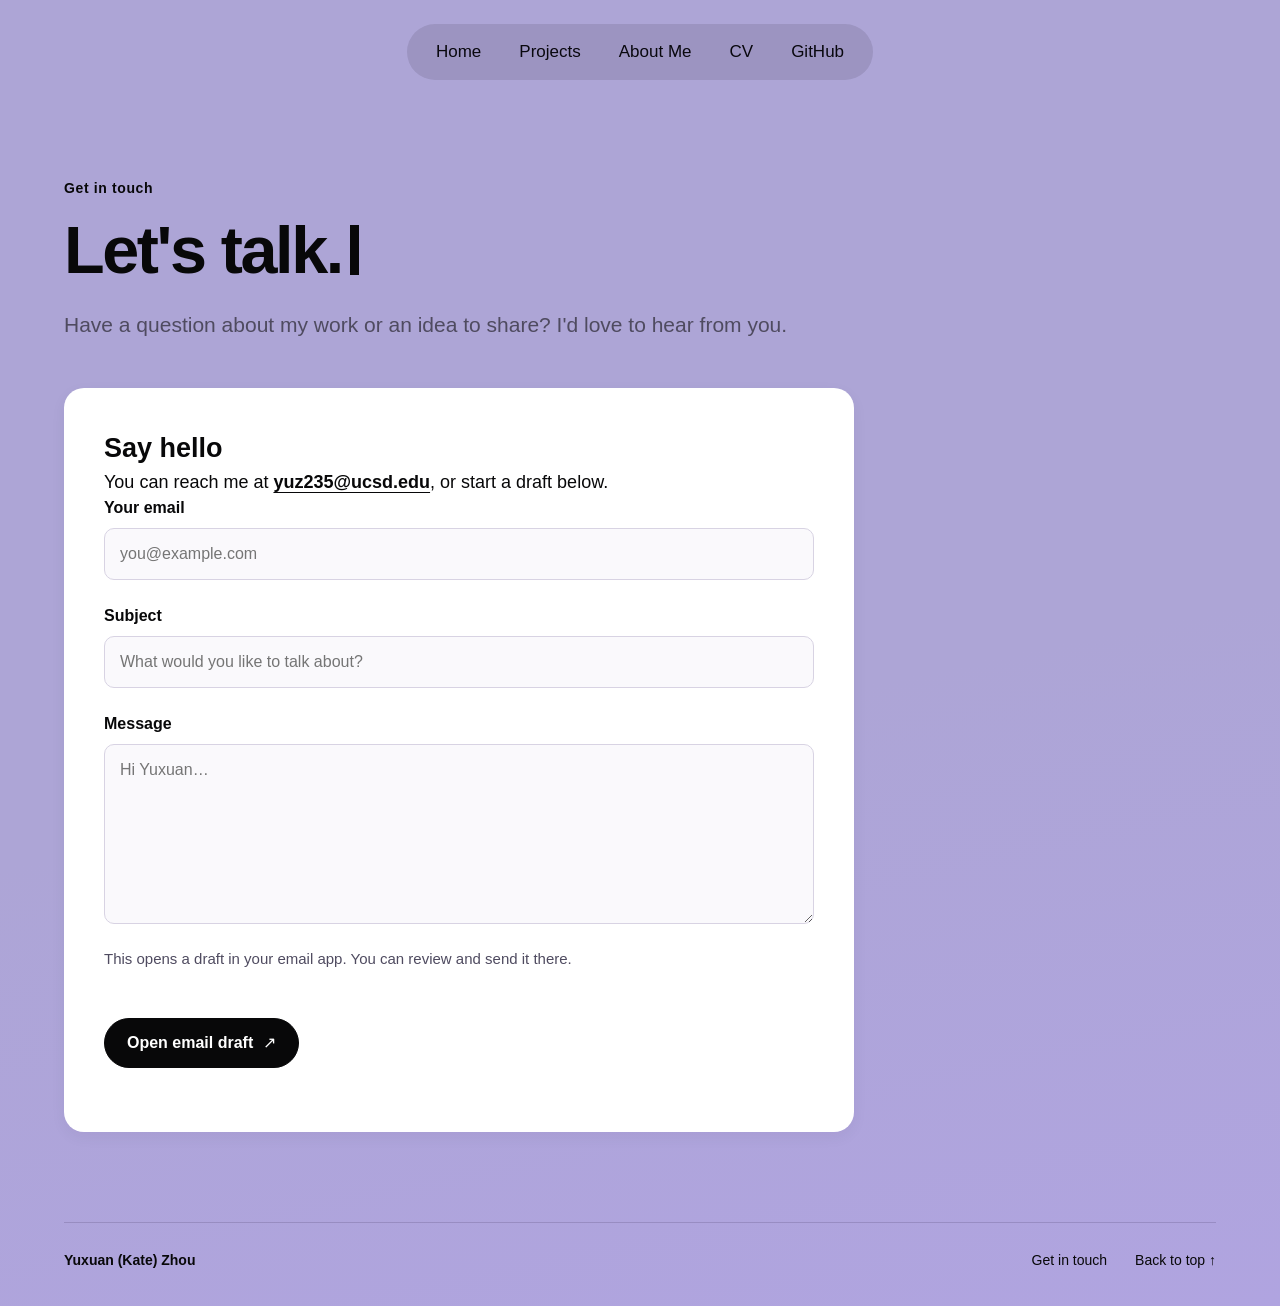
==== contact/index.html @ 7f779bfa "New version created" ====
<!DOCTYPE html>
<html lang="en">
<head>
  <meta charset="UTF-8">
  <meta name="viewport" content="width=device-width, initial-scale=1.0">
  <meta name="description" content="Get in touch with Yuxuan (Kate) Zhou about data science, research, and creative projects.">
  <title>Contact — Yuxuan Zhou</title>
  <link rel="stylesheet" href="../style.css">
</head>
<body class="inner-page">
  <main class="page-main" id="main-content">
    <header class="page-heading">
      <p class="eyebrow">Get in touch</p>
      <h1 class="page-title">Let's talk.</h1>
      <p class="page-description">Have a question about my work or an idea to share? I'd love to hear from you.</p>
    </header>
    <section class="surface contact-surface" aria-labelledby="contact-heading">
      <h2 id="contact-heading">Say hello</h2>
      <p>You can reach me at <a class="text-link" href="mailto:yuz235@ucsd.edu">yuz235@ucsd.edu</a>, or start a draft below.</p>
      <form class="contact-form" action="mailto:yuz235@ucsd.edu" method="get" aria-describedby="email-help">
        <div class="form-field">
          <label for="contact-email">Your email</label>
          <input id="contact-email" name="email" type="email" autocomplete="email" placeholder="you@example.com" required>
        </div>
        <div class="form-field">
          <label for="contact-subject">Subject</label>
          <input id="contact-subject" name="subject" type="text" placeholder="What would you like to talk about?" required>
        </div>
        <div class="form-field">
          <label for="contact-message">Message</label>
          <textarea id="contact-message" name="body" rows="6" placeholder="Hi Yuxuan…" required></textarea>
        </div>
        <p id="email-help" class="form-help">This opens a draft in your email app. You can review and send it there.</p>
        <button class="button" type="submit">Open email draft <span aria-hidden="true">↗</span></button>
        <p class="form-status" role="status" aria-live="polite"></p>
      </form>
    </section>
  </main>
  <footer class="site-footer"></footer>
  <script type="module" src="../global.js"></script>
  <script type="module" src="contact.js"></script>
</body>
</html>
---- style.css ----
/* The supplied reference: lavender canvas, generous type, original imagery. */
:root {
  color-scheme: light;
  --background: #ada5d6;
  --background-end: #b0a4e0;
  --nav-background: #9c94c1;
  --ink: #080809;
  --muted: #4f4b60;
  --card-muted: #66646a;
  --line: rgb(36 26 62 / 17%);
  --radius: 17px;
  --content-width: 1152px;
  font-family: Arial, Helvetica, sans-serif;
  font-synthesis: none;
  text-rendering: optimizeLegibility;
  -webkit-font-smoothing: antialiased;
}
* { box-sizing: border-box; }
html { min-width: 320px; scroll-behavior: smooth; scroll-padding-top: 32px; }
body { margin: 0; min-height: 100vh; color: var(--ink); background: linear-gradient(168deg, var(--background) 55%, var(--background-end) 100%); font-size: 18px; line-height: 1.5; }
button, input, textarea, select { font: inherit; }
button, a, input, textarea { -webkit-tap-highlight-color: transparent; }
a { color: inherit; text-underline-offset: 4px; }
button { cursor: pointer; }
img { display: block; max-width: 100%; height: auto; }
h1, h2, h3, p, figure { margin: 0; }
a:focus-visible, button:focus-visible, input:focus-visible, textarea:focus-visible { outline: 3px solid #41305f; outline-offset: 5px; }
[hidden] { display: none !important; }
::selection { background: #e4f4b8; color: #080809; }
.sr-only { position: absolute; width: 1px; height: 1px; padding: 0; margin: -1px; overflow: hidden; clip-path: inset(50%); white-space: nowrap; border: 0; }
.skip-link { position: absolute; z-index: 10; top: 12px; left: 12px; padding: 10px 18px; border-radius: 8px; background: #fff; transform: translateY(-160%); }
.skip-link:focus { transform: translateY(0); }
.site-nav { display: flex; align-items: center; justify-content: center; gap: 2px; width: max-content; max-width: calc(100% - 32px); min-height: 56px; margin: 24px auto 0; padding: 5px 11px; border-radius: 999px; background: var(--nav-background); }
.site-nav a { padding: 11px 18px; border-radius: 999px; color: #09080e; text-decoration: none; white-space: nowrap; font-size: 17px; line-height: 1.3; transition: background 180ms ease; }
.site-nav a:hover, .site-nav a.current { background: rgb(255 255 255 / 22%); }

/* Homepage */
.introduction { margin-top: 141px; }
.hero-heading { width: calc(100% - 184px); max-width: 1160px; margin: 0 auto 80px; font-size: clamp(42px, 5.08vw, 68px); line-height: 1.09; letter-spacing: -2.8px; font-weight: 750; }
.hero-heading > .hero-line { position: relative; display: block; padding-right: .2em; }
.typewriter-reserve { display: block; visibility: hidden; }
.typewriter-output { position: absolute; inset: 0; padding-right: .2em; }
.typewriter-output.is-current::after { content: ''; display: inline-block; width: .15em; height: .84em; margin-left: .04em; margin-right: -.19em; vertical-align: -.025em; background: currentColor; animation: cursor-blink 1s step-end infinite; }
@keyframes cursor-blink { 0%, 49% { opacity: 1; } 50%, 100% { opacity: 0; } }

/* Only the main title of each inner page has a blinking block cursor.
   The Home hero already has its own typing cursor. Section headings and
   project/card headings intentionally remain static. */
main h1.page-title::after {
  content: '';
  display: inline-block;
  box-sizing: border-box;
  width: .13em;
  height: .75em;
  margin-left: .12em;
  vertical-align: -.035em;
  background: currentColor;
  animation: cursor-blink 1s step-end infinite;
}

.about-section { width: calc(100% - 184px); max-width: 1160px; margin-inline: auto; display: grid; grid-template-columns: 1.27fr 1fr; align-items: center; gap: 64px; scroll-margin-top: 40px; }
.about-photo { overflow: hidden; border-radius: var(--radius); background: #c9c4df; aspect-ratio: 576 / 388; }
.about-photo img { width: 100%; height: 100%; object-fit: cover; object-position: 50% 46%; }
.about-copy h2 { margin-bottom: 22px; font-size: clamp(27px, 2.9vw, 40px); line-height: 1.13; letter-spacing: -1px; }
.about-copy p { max-width: 455px; color: var(--muted); font-size: 20px; line-height: 1.32; }
.intro-about-link { display: inline-flex; align-items: center; gap: 14px; margin-top: 27px; font-size: 17px; font-weight: 600; text-decoration: none; }
.intro-about-link:hover { text-decoration: underline; }
.intro-about-link span { font-size: 22px; }
.recent-work { margin-top: 140px; }
.section-heading { display: flex; align-items: baseline; justify-content: space-between; gap: 24px; max-width: 1040px; width: calc(100% - 184px); margin: 0 auto 42px; }
.section-heading h2 { font-size: 48px; line-height: 1.1; letter-spacing: -1.7px; }
.all-projects-link { font-size: 16px; text-decoration: none; white-space: nowrap; }
.all-projects-link span { display: inline-block; margin-left: 8px; transition: transform 180ms ease; }
.all-projects-link:hover span { transform: translate(2px, -2px); }
.all-projects-link:hover { text-decoration: underline; }
.projects { display: grid; grid-template-columns: repeat(3, minmax(0, 1fr)); gap: 32px; align-items: stretch; }
.home-projects { max-width: var(--content-width); width: calc(100% - 128px); margin-inline: auto; }
.project-card { min-width: 0; display: flex; flex-direction: column; overflow: hidden; border-radius: var(--radius); background: #fff; box-shadow: 0 5px 9px rgb(36 26 62 / 7%), 0 0 0 1px rgb(255 255 255 / 15%); transition: transform 200ms ease, box-shadow 200ms ease; }
.project-card:hover { transform: translateY(-5px); box-shadow: 0 12px 26px rgb(36 26 62 / 13%); }
.project-image-link { display: block; aspect-ratio: 1.52; overflow: hidden; background: #f4f3f8; border-bottom: 1px solid #efedf4; }
.project-image-link img { width: 100%; height: 100%; object-fit: contain; transition: transform 350ms ease; }
.project-card:hover .project-image-link img { transform: scale(1.025); }
.project-card-content { display: flex; flex: 1; flex-direction: column; padding: 25px 24px 22px; }
.project-card h2, .project-card h3 { margin-bottom: 12px; font-size: 25px; font-weight: 700; line-height: 1.16; letter-spacing: -.65px; }
.project-card h2 a, .project-card h3 a { text-decoration: none; }
.project-card h2 a:hover, .project-card h3 a:hover { text-decoration: underline; }
.project-card p { color: var(--card-muted); font-size: 18px; line-height: 1.4; }
.project-meta { display: flex; align-items: center; justify-content: space-between; gap: 16px; margin-top: auto; padding-top: 30px; font-size: 18px; }
.project-arrow { font-size: 24px; line-height: 1; }
.project-poster-link { align-self: flex-start; margin-top: 14px; color: #4b386f; font-size: 15px; font-weight: 700; text-decoration-thickness: 1px; }
.project-poster-link:hover { color: #181025; }
.sepsis-poster { margin: 0 0 36px; }
.sepsis-poster a { display: block; border-radius: 14px; overflow: hidden; background: #fff; box-shadow: 0 5px 18px rgb(36 26 62 / 12%); }
.sepsis-poster img { width: 100%; height: auto; }
.sepsis-poster figcaption { margin-top: 12px; color: var(--muted); font-size: 14px; }
.sepsis-overview { margin-bottom: 30px; }
.sepsis-overview h2 { margin-bottom: 18px; font-size: 30px; letter-spacing: -.5px; }
.sepsis-overview p { max-width: 860px; color: #514d5a; }
.sepsis-overview p + p { margin-top: 16px; }
.sepsis-stats { display: grid; grid-template-columns: repeat(5, minmax(0, 1fr)); gap: 14px; margin: 28px 0; }
.sepsis-stats > div { min-width: 0; padding: 18px 14px; border-radius: 13px; background: #eeeaf9; }
.sepsis-stats dt { color: #605875; font-size: 12px; font-weight: 700; line-height: 1.25; text-transform: uppercase; letter-spacing: .04em; }
.sepsis-stats dd { margin: 6px 0 0; font-size: clamp(18px, 2.4vw, 28px); font-weight: 800; line-height: 1.1; }
.sepsis-overview .sepsis-note { color: #665c76; font-size: 14px; }
@media (max-width: 800px) { .sepsis-stats { grid-template-columns: repeat(3, minmax(0, 1fr)); } }
@media (max-width: 560px) { .sepsis-stats { grid-template-columns: repeat(2, minmax(0, 1fr)); } }
.site-footer { display: flex; align-items: center; justify-content: space-between; gap: 24px; max-width: var(--content-width); width: calc(100% - 128px); margin: 90px auto 0; padding: 27px 0 35px; border-top: 1px solid var(--line); font-size: 14px; }
.site-footer a { text-decoration: none; }
.site-footer a:hover { text-decoration: underline; }
.footer-name { font-weight: 700; }
.footer-links { display: flex; gap: 28px; }
.noscript-note { max-width: var(--content-width); margin: 24px auto; padding: 24px; }

/* Shared inner-page layout */
.page-main { max-width: var(--content-width); width: calc(100% - 128px); margin: 98px auto 0; }
.page-heading { margin-bottom: 48px; }
.eyebrow { margin-bottom: 16px; font-size: 14px; font-weight: 600; letter-spacing: .045em; }
.page-title { font-size: clamp(42px, 5.2vw, 68px); line-height: 1.08; letter-spacing: -2.4px; margin-bottom: 22px; }
.page-description { max-width: 740px; color: var(--muted); font-size: 21px; line-height: 1.5; }
.surface { padding: 40px; border-radius: 20px; background: #fff; box-shadow: 0 5px 15px rgb(36 26 62 / 5%); }
.button { display: inline-flex; align-items: center; justify-content: center; gap: 10px; min-height: 48px; padding: 12px 22px; border: 1px solid var(--ink); border-radius: 999px; background: var(--ink); color: #fff; font-size: 16px; font-weight: 600; text-decoration: none; transition: background 180ms ease, transform 180ms ease; }
.button:hover { background: #302840; transform: translateY(-1px); }
.button.secondary { background: transparent; color: var(--ink); border-color: var(--line); }
.button.secondary:hover { background: rgb(255 255 255 / 30%); }
.text-link { font-weight: 600; }
.button-row { display: flex; flex-wrap: wrap; gap: 12px; margin-top: 24px; }
.project-toolbar { display: flex; align-items: center; justify-content: space-between; flex-wrap: wrap; gap: 20px; margin-bottom: 24px; }
.year-filters { display: flex; flex-wrap: wrap; gap: 8px; }
.filter-button { min-height: 42px; border: 1px solid var(--line); border-radius: 999px; padding: 8px 18px; background: transparent; color: var(--ink); font-size: 15px; transition: background 180ms ease; }
.filter-button:hover { background: rgb(255 255 255 / 22%); }
.filter-button[aria-pressed="true"] { background: var(--ink); border-color: var(--ink); color: #fff; }
.search-field { display: flex; align-items: center; gap: 10px; width: 280px; max-width: 100%; padding: 10px 15px; border: 1px solid var(--line); border-radius: 999px; background: rgb(255 255 255 / 18%); }
.search-field input { width: 100%; min-width: 0; padding: 0; border: 0; outline: 0; background: transparent; color: var(--ink); font-size: 15px; }
.search-field input::placeholder { color: var(--muted); opacity: 1; }
.search-field:focus-within { outline: 2px solid #41305f; outline-offset: 3px; }
.project-count { margin-bottom: 22px; color: var(--muted); font-size: 15px; }
.empty-state { grid-column: 1 / -1; padding: 56px 24px; border: 1px solid var(--line); border-radius: var(--radius); text-align: center; }
.empty-state h2 { margin-bottom: 12px; font-size: 30px; letter-spacing: -.5px; }
.empty-state p { margin-bottom: 24px; color: var(--muted); }
.resume-hero { display: grid; grid-template-columns: 185px 1fr; align-items: center; gap: 40px; margin-bottom: 48px; }
.resume-photo { width: 185px; height: 185px; border-radius: 50%; object-fit: cover; object-position: 50% 40%; }
.resume-hero .page-title { font-size: clamp(36px, 4.7vw, 60px); }
.resume-contact { display: flex; flex-wrap: wrap; gap: 8px 24px; margin: 18px 0; padding: 0; list-style: none; font-size: 15px; }
.resume-meta { color: #716a7c; font-size: 15px; margin-bottom: 8px; }
.resume-section { padding-top: 30px; margin-top: 30px; border-top: 1px solid var(--line); }
.resume-section h2 { font-size: 29px; line-height: 1.2; letter-spacing: -.6px; margin-bottom: 25px; }
.resume-entry + .resume-entry { margin-top: 28px; }
.resume-entry h3 { font-size: 20px; line-height: 1.35; margin-bottom: 6px; }
.resume-entry p, .resume-section li { color: #514d5a; }
.resume-section ul { padding-left: 22px; margin: 12px 0 0; }
.resume-section li + li { margin-top: 7px; }
.contact-surface { max-width: 790px; }
.contact-form { display: grid; gap: 24px; max-width: 750px; }
.form-field { display: grid; gap: 8px; }
.form-field label { font-size: 16px; font-weight: 600; }
.form-field input, .form-field textarea { min-width: 0; width: 100%; padding: 13px 15px; border: 1px solid #d8d3e3; border-radius: 10px; background: #faf9fc; color: var(--ink); font-size: 16px; }
.form-field textarea { resize: vertical; min-height: 180px; }
.form-status, .form-help { font-size: 15px; color: var(--muted); }
.form-help { margin-bottom: 24px; }
.contact-form .button { justify-self: start; }
.article-layout { display: grid; grid-template-columns: minmax(0, 1.15fr) minmax(0, 1fr); gap: 40px; align-items: start; }
.article-image { width: 100%; overflow: hidden; border-radius: 12px; background: #fff; }
.page-heading > .text-link { display: inline-block; margin-bottom: 26px; font-size: 15px; }
.article-body h2 { margin-bottom: 18px; font-size: 30px; line-height: 1.2; letter-spacing: -.6px; }
.article-body p + p { margin-top: 18px; }
.article-body p { color: #514d5a; }
.article-body .button { margin-top: 26px; }
.article-facts { display: grid; gap: 18px; margin: 28px 0; }
.article-facts dt { font-size: 13px; text-transform: uppercase; letter-spacing: .07em; color: #716a7c; }
.article-facts dd { margin: 3px 0 0; font-weight: 600; }

/* Research document pages: scrollable complete PDF with direct-open fallback. */
.poster-section, .document-section { margin: 0 0 42px; }
.document-section { margin-top: 44px; }
.document-heading { display: flex; align-items: end; justify-content: space-between; flex-wrap: wrap; gap: 14px; margin-bottom: 18px; }
.document-heading .eyebrow { margin-bottom: 6px; }
.document-heading h2 { font-size: clamp(26px, 3vw, 38px); line-height: 1.2; letter-spacing: -.8px; }
.document-heading .text-link { font-size: 15px; }
.document-reader { overflow: hidden; border: 1px solid var(--line); border-radius: 16px; background: #fff; box-shadow: 0 5px 18px rgb(36 26 62 / 9%); }
.document-reader-top { display: flex; align-items: center; justify-content: space-between; flex-wrap: wrap; gap: 8px; padding: 14px 20px; border-bottom: 1px solid #e3deef; font-size: 14px; }
.document-reader-top span { color: var(--muted); }
.document-reader iframe { display: block; width: 100%; height: min(80vh, 940px); min-height: 550px; border: 0; background: #fff; }
.reader-actions { margin: 18px 20px; }
.reader-fallback { padding: 12px 20px 18px; color: var(--muted); font-size: 15px; }
.report-missing { padding: 28px; background: #fff; }
.report-missing h3 { margin: 0 0 12px; font-size: 23px; }
.report-missing p { margin: 10px 0; color: var(--muted); font-size: 16px; }
.report-missing code { overflow-wrap: anywhere; color: #452a71; }
@media (max-width: 560px) {
  .document-reader iframe { min-height: 520px; height: 72vh; }
  .document-reader-top { padding: 12px 16px; }
  .report-missing { padding: 20px; }
}

/* Existing code-statistics page. */
body:has(#chart) { padding-inline: max(24px, calc((100% - 1152px) / 2)); }
#stats dl, dl.stats { display: flex; flex-wrap: wrap; gap: 24px; }
.gridlines { color: #ccc; }
#commit-tooltip { background: #fff; padding: 16px; border-radius: 10px; opacity: 0; visibility: hidden; transition: opacity 180ms ease; }
.tooltip { position: fixed; top: 1em; left: 1em; }
circle.selected { fill: #ed687b; }
.selection { fill-opacity: .1; stroke: #080809; stroke-dasharray: 5 3; }

@media (min-width: 1220px) {
  .hero-heading, .about-section { width: calc(100% - 120px); max-width: 1160px; margin-left: max(72px, calc((100% - 1040px) / 2)); margin-right: 0; }
  .hero-heading { font-size: 64px; }
  .hero-heading > .hero-line { white-space: nowrap; }
  .about-section { grid-template-columns: 576px minmax(0, 1fr); max-width: 1096px; }
}
@media (max-width: 1099px) {
  .introduction { margin-top: 100px; }
  .hero-heading, .about-section { width: calc(100% - 96px); }
  .hero-heading { margin-bottom: 64px; font-size: clamp(40px, 5.3vw, 58px); letter-spacing: -2px; }
  .about-section { gap: 36px; grid-template-columns: 1.1fr 1fr; }
  .about-copy p { font-size: 18px; line-height: 1.45; }
  .about-copy h2 { font-size: 30px; }
  .home-projects, .page-main, .site-footer { width: calc(100% - 64px); }
  .section-heading { width: calc(100% - 96px); }
  .projects { gap: 22px; }
  .project-card-content { padding: 22px 20px; }
  .project-card h2, .project-card h3 { font-size: 23px; }
  .project-card p { font-size: 17px; }
  .recent-work { margin-top: 100px; }
}
@media (max-width: 800px) {
  .projects { grid-template-columns: repeat(2, minmax(0, 1fr)); }
  .about-section { grid-template-columns: 1fr; gap: 30px; }
  .about-photo { aspect-ratio: 1.55; }
  .about-copy { max-width: 610px; }
  .about-copy p { max-width: none; font-size: 19px; }
  .about-copy h2 { font-size: 34px; margin-bottom: 16px; }
  .recent-work { margin-top: 80px; }
  .section-heading h2 { font-size: 40px; }
  .page-main { margin-top: 72px; }
  .article-layout { grid-template-columns: 1fr; }
  .resume-hero { grid-template-columns: 130px 1fr; gap: 28px; }
  .resume-photo { width: 130px; height: 130px; }
  .surface { padding: 30px; }
}
@media (max-width: 560px) {
  html { scroll-padding-top: 20px; }
  body { font-size: 17px; }
  .site-nav { margin-top: 18px; min-height: 50px; padding: 4px 7px; gap: 0; }
  .site-nav a { padding: 10px 10px; font-size: 14px; }
  .introduction { margin-top: 68px; }
  .hero-heading, .about-section, .section-heading, .home-projects, .page-main, .site-footer { width: calc(100% - 40px); }
  .hero-heading { margin-bottom: 40px; font-size: clamp(36px, 8.5vw, 46px); line-height: 1.1; letter-spacing: -1.65px; }
  .hero-heading > .hero-line + .hero-line { margin-top: 7px; }
  .about-section { gap: 28px; }
  .about-photo { aspect-ratio: 1.33; border-radius: 14px; }
  .about-copy h2 { font-size: 29px; letter-spacing: -.8px; }
  .about-copy p { font-size: 18px; line-height: 1.5; }
  .recent-work { margin-top: 68px; }
  .section-heading { gap: 12px; margin-bottom: 26px; }
  .section-heading h2 { font-size: 34px; letter-spacing: -1.3px; }
  .all-projects-link { font-size: 14px; }
  .all-projects-link span { margin-left: 4px; }
  .projects { grid-template-columns: 1fr; gap: 26px; }
  .project-card-content { padding: 24px; }
  .project-card h2, .project-card h3 { font-size: 25px; }
  .project-card p { font-size: 18px; }
  .project-meta { padding-top: 28px; }
  .site-footer { flex-direction: column; align-items: flex-start; gap: 15px; margin-top: 64px; padding-block: 24px 30px; }
  .footer-links { width: 100%; justify-content: space-between; }
  .page-main { margin-top: 60px; }
  .page-heading { margin-bottom: 35px; }
  .page-title { font-size: 43px; letter-spacing: -1.8px; }
  .page-description { font-size: 19px; }
  .project-toolbar { gap: 18px; }
  .year-filters { gap: 6px; }
  .filter-button { padding-inline: 14px; }
  .search-field { width: 100%; }
  .surface { padding: 24px; border-radius: 16px; }
  .resume-hero { grid-template-columns: 1fr; gap: 24px; }
  .resume-photo { width: 140px; height: 140px; }
  .resume-hero .page-title { font-size: 40px; }
  .resume-contact { flex-direction: column; gap: 9px; overflow-wrap: anywhere; }
  .resume-section h2 { font-size: 26px; }
  .article-layout { gap: 28px; }
  .article-body h2 { font-size: 27px; }
}
@media (max-width: 380px) {
  .site-nav { padding-inline: 5px; }
  .site-nav a { padding-inline: 9px; font-size: 13px; }
}
@media (prefers-reduced-motion: reduce) {
  html { scroll-behavior: auto; }
  *, *::before, *::after { transition: none !important; animation: none !important; }
  .typewriter-output::after { display: none !important; }
  main h1.page-title::after { display: none !important; }
}
@media print {
  body { background: #fff; color: #000; font-size: 11pt; }
  .site-nav, .site-footer, .skip-link, [data-print], .print-hidden { display: none !important; }
  main h1.page-title::after, .typewriter-output::after { display: none !important; }
  .page-main { width: 100%; max-width: none; margin: 0; }
  .surface { padding: 0; box-shadow: none; }
  .resume-hero { grid-template-columns: 90px 1fr; gap: 20px; margin-bottom: 20px; }
  .resume-photo { width: 90px; height: 90px; }
  .resume-hero .page-title { font-size: 27pt; }
  .resume-section { margin-top: 18px; padding-top: 18px; }
  .resume-section h2 { font-size: 17pt; break-after: avoid; }
  .resume-entry { break-inside: avoid; }
  a { text-decoration: none; }
}
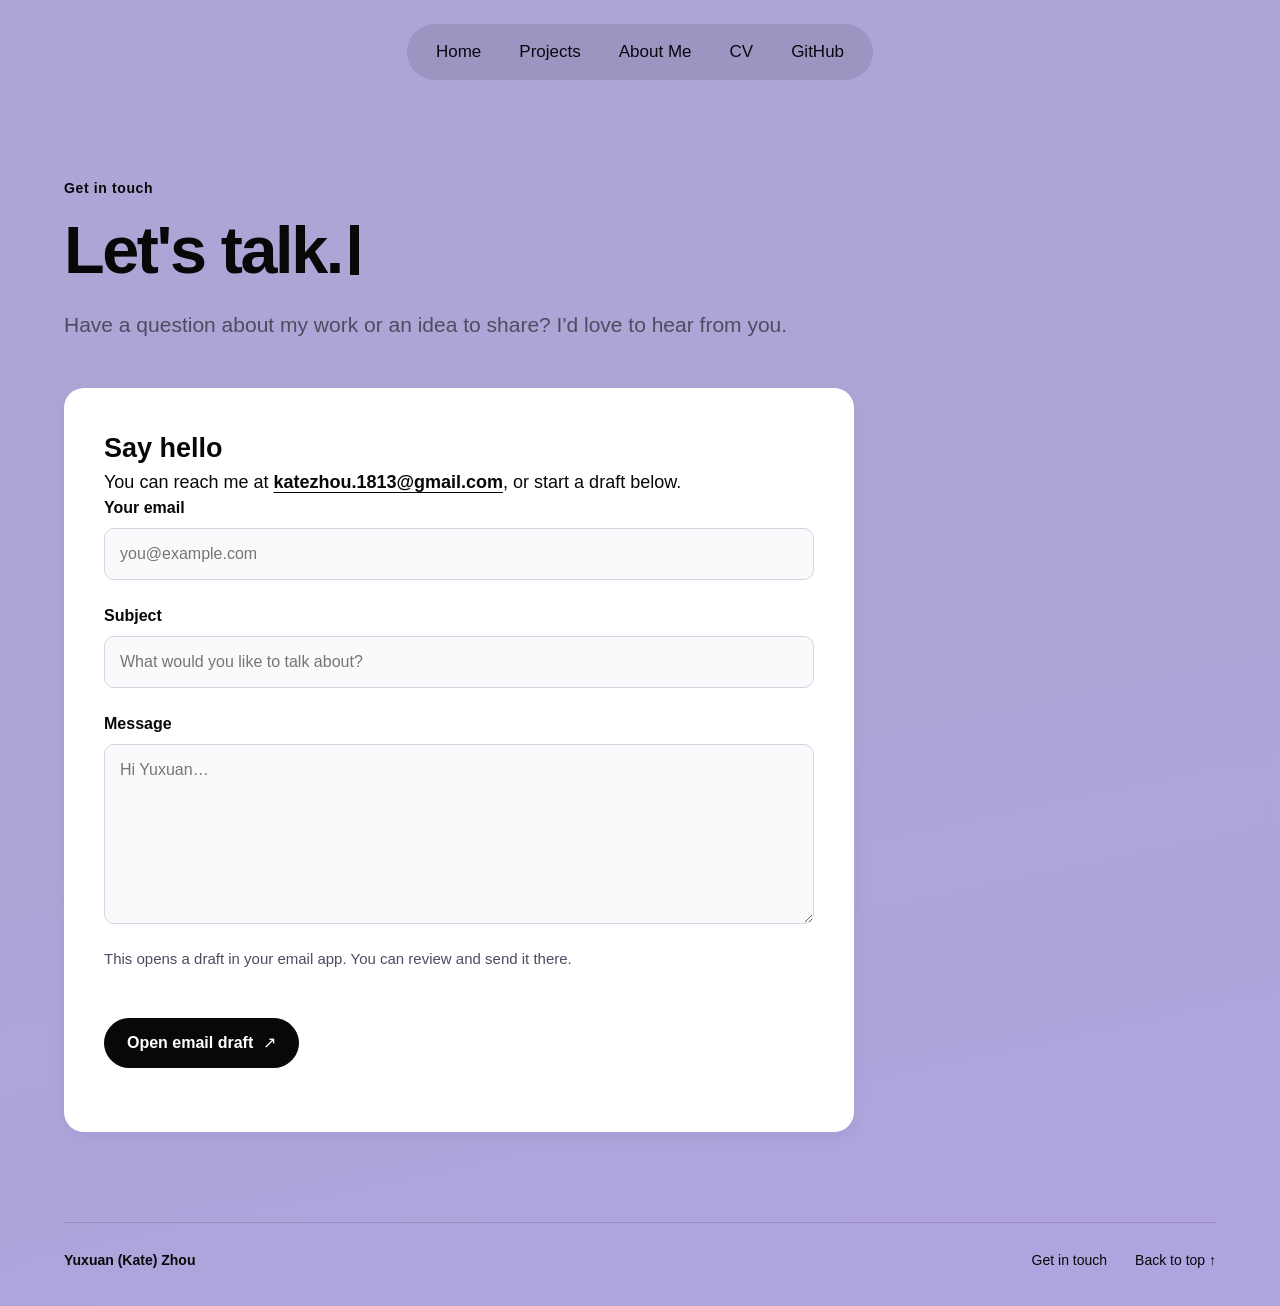
==== commit 6a9fa764: "minor changes" ====
--- a/contact/index.html
+++ b/contact/index.html
@@ -16,8 +16,8 @@
     </header>
     <section class="surface contact-surface" aria-labelledby="contact-heading">
       <h2 id="contact-heading">Say hello</h2>
-      <p>You can reach me at <a class="text-link" href="mailto:yuz235@ucsd.edu">yuz235@ucsd.edu</a>, or start a draft below.</p>
-      <form class="contact-form" action="mailto:yuz235@ucsd.edu" method="get" aria-describedby="email-help">
+      <p>You can reach me at <a class="text-link" href="mailto:katezhou.1813@gmail.com">katezhou.1813@gmail.com</a>, or start a draft below.</p>
+      <form class="contact-form" action="mailto:katezhou.1813@gmail.com" method="get" aria-describedby="email-help">
         <div class="form-field">
           <label for="contact-email">Your email</label>
           <input id="contact-email" name="email" type="email" autocomplete="email" placeholder="you@example.com" required>
